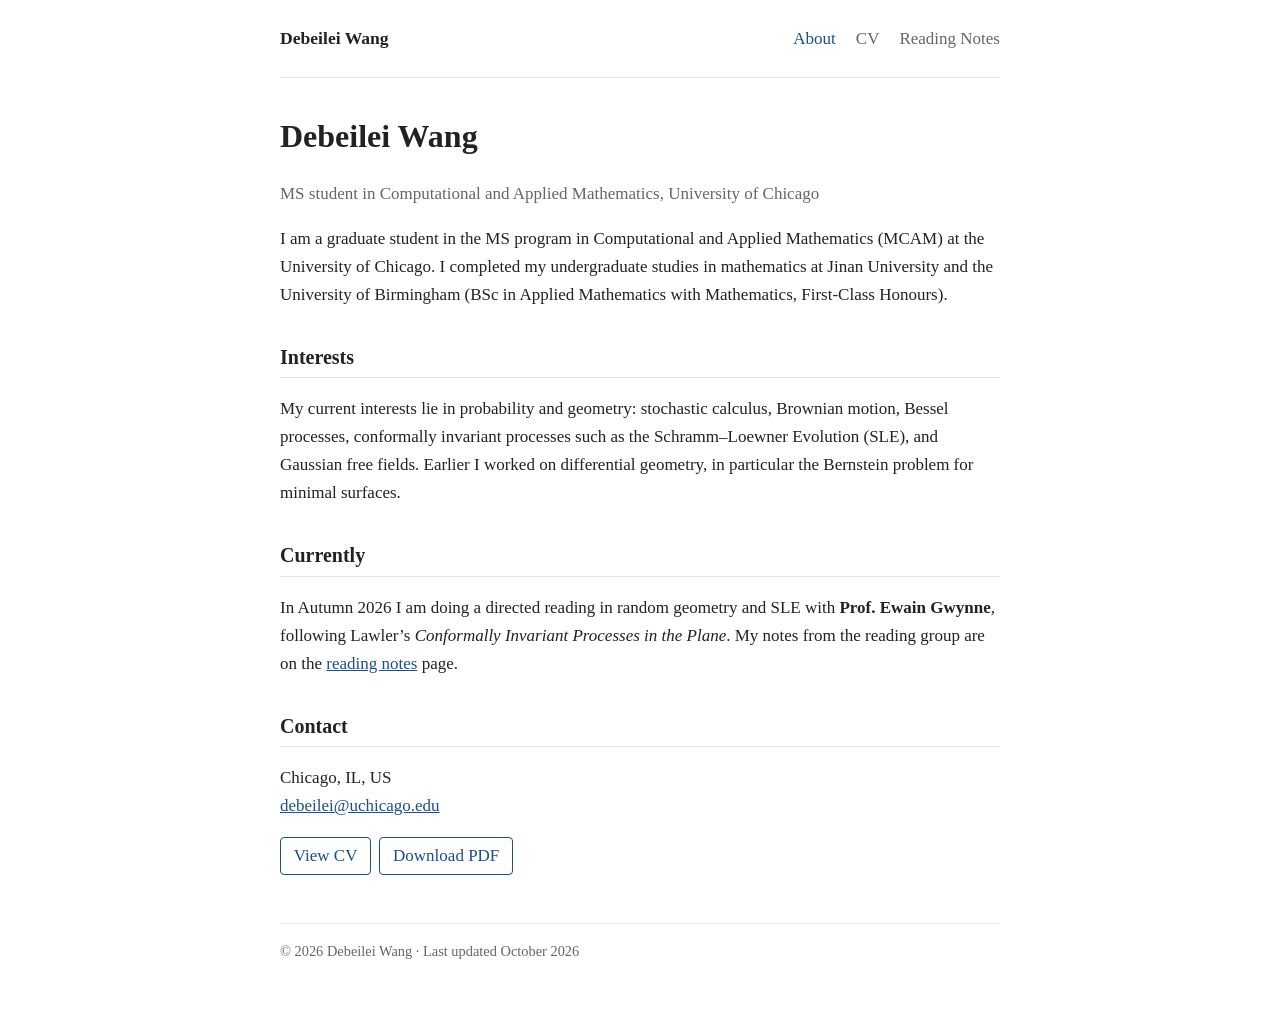
==== index.html @ 132c0d3c "Add personal website: about, CV, reading notes Co-Authored-By: Claude Sonnet 5.5 <noreply@anthropic." ====
<!DOCTYPE html>
<html lang="en"><head><meta charset="utf-8"><meta name="viewport" content="width=device-width,initial-scale=1">
<title>About · Debeilei Wang</title><link rel="stylesheet" href="style.css"></head>
<body><div class="wrap">
<header><a class="name" href="index.html">Debeilei Wang</a>
<nav><a href="index.html" class="active">About</a><a href="cv.html">CV</a><a href="notes.html">Reading Notes</a></nav></header>
<main>
<h1>Debeilei Wang</h1>
<p class="muted">MS student in Computational and Applied Mathematics, University of Chicago</p>
<p>I am a graduate student in the MS program in Computational and Applied Mathematics (MCAM) at the University of Chicago. I completed my undergraduate studies in mathematics at Jinan University and the University of Birmingham (BSc in Applied Mathematics with Mathematics, First-Class Honours).</p>
<h2>Interests</h2>
<p>My current interests lie in probability and geometry: stochastic calculus, Brownian motion, Bessel processes, conformally invariant processes such as the Schramm–Loewner Evolution (SLE), and Gaussian free fields. Earlier I worked on differential geometry, in particular the Bernstein problem for minimal surfaces.</p>
<h2>Currently</h2>
<p>In Autumn 2026 I am doing a directed reading in random geometry and SLE with <b>Prof. Ewain Gwynne</b>, following Lawler’s <i>Conformally Invariant Processes in the Plane</i>. My notes from the reading group are on the <a href="notes.html">reading notes</a> page.</p>
<h2>Contact</h2>
<p>Chicago, IL, US<br><a href="mailto:debeilei@uchicago.edu">debeilei@uchicago.edu</a></p>
<p><a class="btn" href="cv.html">View CV</a><a class="btn" href="files/Debeilei_Wang_CV.pdf">Download PDF</a></p>
</main>
<footer>© 2026 Debeilei Wang · Last updated October 2026</footer>
</div></body></html>
---- style.css ----
:root{--fg:#222;--muted:#666;--accent:#1a4f8b;--bg:#fff;--line:#e5e5e5}
@media(prefers-color-scheme:dark){:root{--fg:#e6e6e6;--muted:#999;--accent:#7fb2ee;--bg:#161616;--line:#333}}
*{box-sizing:border-box}
body{margin:0;background:var(--bg);color:var(--fg);font:17px/1.65 Georgia,"Times New Roman",serif}
.wrap{max-width:760px;margin:0 auto;padding:0 1.25rem 4rem}
header{display:flex;flex-wrap:wrap;justify-content:space-between;align-items:baseline;gap:.5rem;padding:1.5rem 0;border-bottom:1px solid var(--line);margin-bottom:2rem}
header .name{font-weight:bold;font-size:1.1rem;color:var(--fg);text-decoration:none}
nav a{margin-left:1.25rem;color:var(--muted);text-decoration:none}
nav a:hover,nav a.active{color:var(--accent)}
a{color:var(--accent)}
h1{font-size:2rem;margin:.2em 0}
h2{font-size:1.25rem;margin:2rem 0 .5rem;border-bottom:1px solid var(--line);padding-bottom:.2rem}
.muted{color:var(--muted)}
.item{margin:1rem 0}
.item .row{display:flex;justify-content:space-between;gap:1rem;flex-wrap:wrap}
.item .title{font-weight:bold}
.item .date{color:var(--muted);white-space:nowrap}
ul{margin:.3rem 0;padding-left:1.3rem}
footer{margin-top:3rem;color:var(--muted);font-size:.9rem;border-top:1px solid var(--line);padding-top:1rem}
.btn{display:inline-block;border:1px solid var(--accent);padding:.25rem .8rem;border-radius:4px;text-decoration:none;margin-right:.5rem}
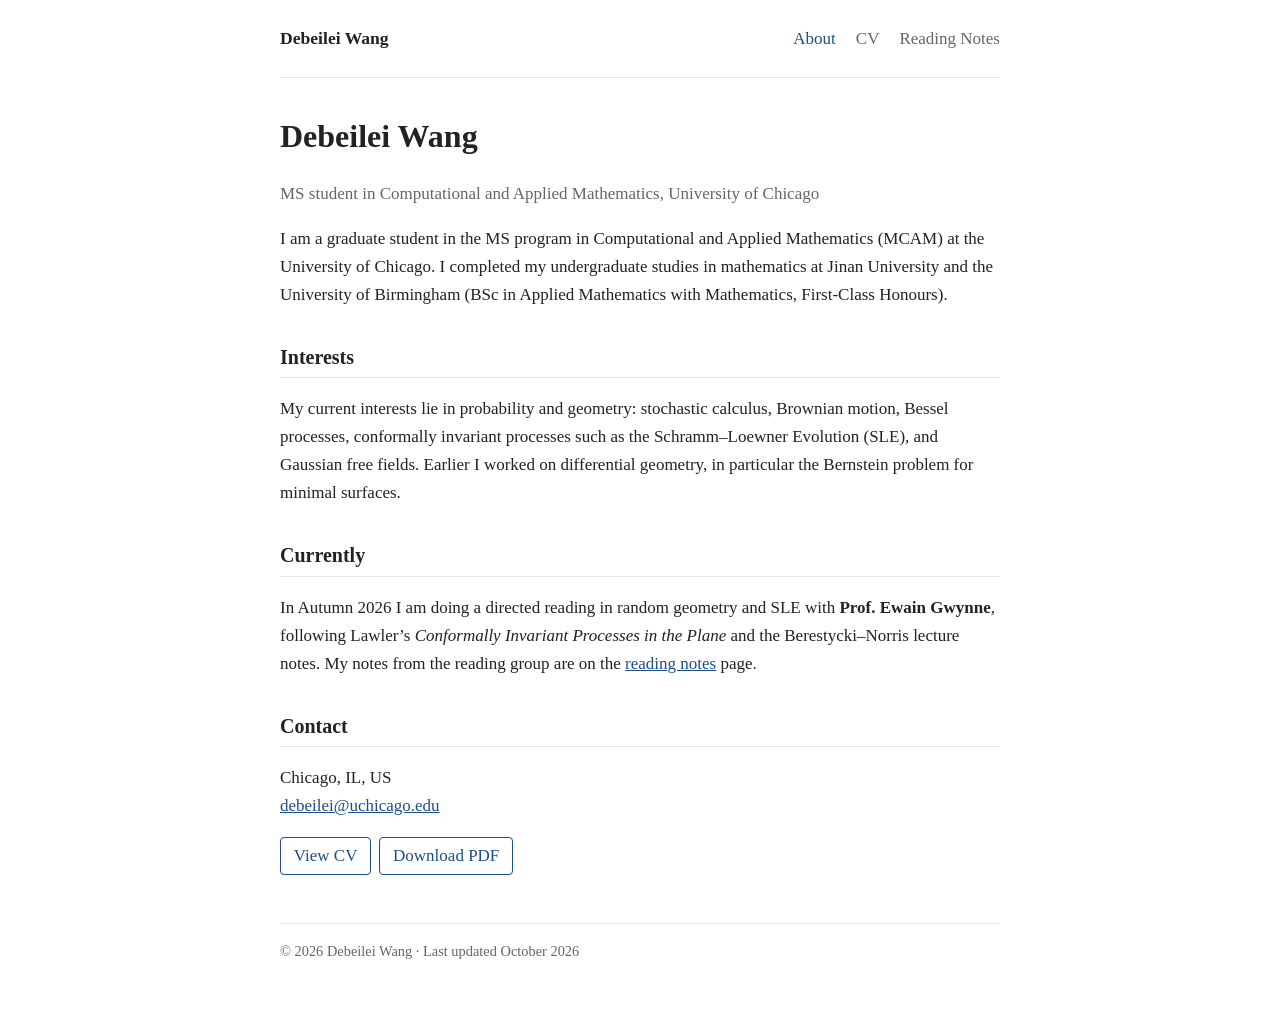
==== commit 23604a58: "Mention Berestycki-Norris notes on home page Co-Authored-By: Claude Sonnet 5.5 <noreply@anthropic.co" ====
--- a/index.html
+++ b/index.html
@@ -11,7 +11,7 @@
 <h2>Interests</h2>
 <p>My current interests lie in probability and geometry: stochastic calculus, Brownian motion, Bessel processes, conformally invariant processes such as the Schramm–Loewner Evolution (SLE), and Gaussian free fields. Earlier I worked on differential geometry, in particular the Bernstein problem for minimal surfaces.</p>
 <h2>Currently</h2>
-<p>In Autumn 2026 I am doing a directed reading in random geometry and SLE with <b>Prof. Ewain Gwynne</b>, following Lawler’s <i>Conformally Invariant Processes in the Plane</i>. My notes from the reading group are on the <a href="notes.html">reading notes</a> page.</p>
+<p>In Autumn 2026 I am doing a directed reading in random geometry and SLE with <b>Prof. Ewain Gwynne</b>, following Lawler’s <i>Conformally Invariant Processes in the Plane</i> and the Berestycki–Norris lecture notes. My notes from the reading group are on the <a href="notes.html">reading notes</a> page.</p>
 <h2>Contact</h2>
 <p>Chicago, IL, US<br><a href="mailto:debeilei@uchicago.edu">debeilei@uchicago.edu</a></p>
 <p><a class="btn" href="cv.html">View CV</a><a class="btn" href="files/Debeilei_Wang_CV.pdf">Download PDF</a></p>
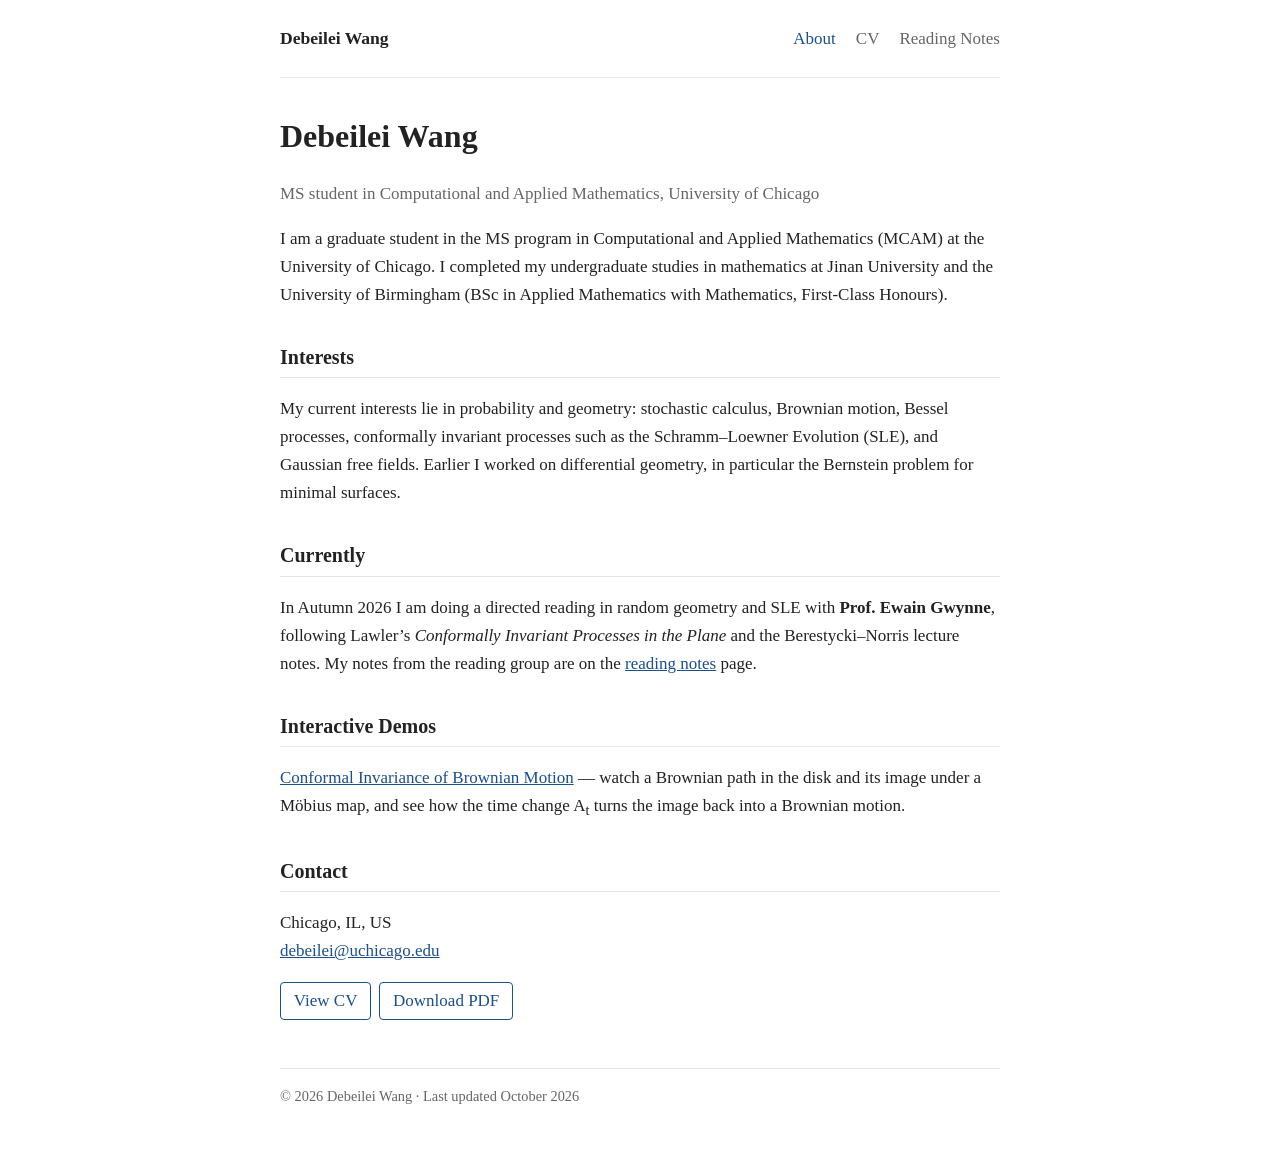
==== commit b5fc2d4f: "Add English interactive demo: conformal invariance of Brownian motion Co-Authored-By: Claude Sonnet " ====
--- a/index.html
+++ b/index.html
@@ -12,6 +12,8 @@
 <p>My current interests lie in probability and geometry: stochastic calculus, Brownian motion, Bessel processes, conformally invariant processes such as the Schramm–Loewner Evolution (SLE), and Gaussian free fields. Earlier I worked on differential geometry, in particular the Bernstein problem for minimal surfaces.</p>
 <h2>Currently</h2>
 <p>In Autumn 2026 I am doing a directed reading in random geometry and SLE with <b>Prof. Ewain Gwynne</b>, following Lawler’s <i>Conformally Invariant Processes in the Plane</i> and the Berestycki–Norris lecture notes. My notes from the reading group are on the <a href="notes.html">reading notes</a> page.</p>
+<h2>Interactive Demos</h2>
+<p><a href="demos/conformal-brownian.html">Conformal Invariance of Brownian Motion</a> — watch a Brownian path in the disk and its image under a Möbius map, and see how the time change A<sub>t</sub> turns the image back into a Brownian motion.</p>
 <h2>Contact</h2>
 <p>Chicago, IL, US<br><a href="mailto:debeilei@uchicago.edu">debeilei@uchicago.edu</a></p>
 <p><a class="btn" href="cv.html">View CV</a><a class="btn" href="files/Debeilei_Wang_CV.pdf">Download PDF</a></p>
--- a/style.css
+++ b/style.css
@@ -12,9 +12,9 @@
 h2{font-size:1.25rem;margin:2rem 0 .5rem;border-bottom:1px solid var(--line);padding-bottom:.2rem}
 .muted{color:var(--muted)}
 .item{margin:1rem 0}
-.item .row{display:flex;justify-content:space-between;gap:1rem;flex-wrap:wrap}
-.item .title{font-weight:bold}
-.item .date{color:var(--muted);white-space:nowrap}
+.item .row{display:flex;justify-content:space-between;align-items:baseline;gap:1rem}
+.item .title{font-weight:bold;flex:1;min-width:0}
+.item .date{color:var(--muted);white-space:nowrap;flex-shrink:0}
 ul{margin:.3rem 0;padding-left:1.3rem}
 footer{margin-top:3rem;color:var(--muted);font-size:.9rem;border-top:1px solid var(--line);padding-top:1rem}
 .btn{display:inline-block;border:1px solid var(--accent);padding:.25rem .8rem;border-radius:4px;text-decoration:none;margin-right:.5rem}
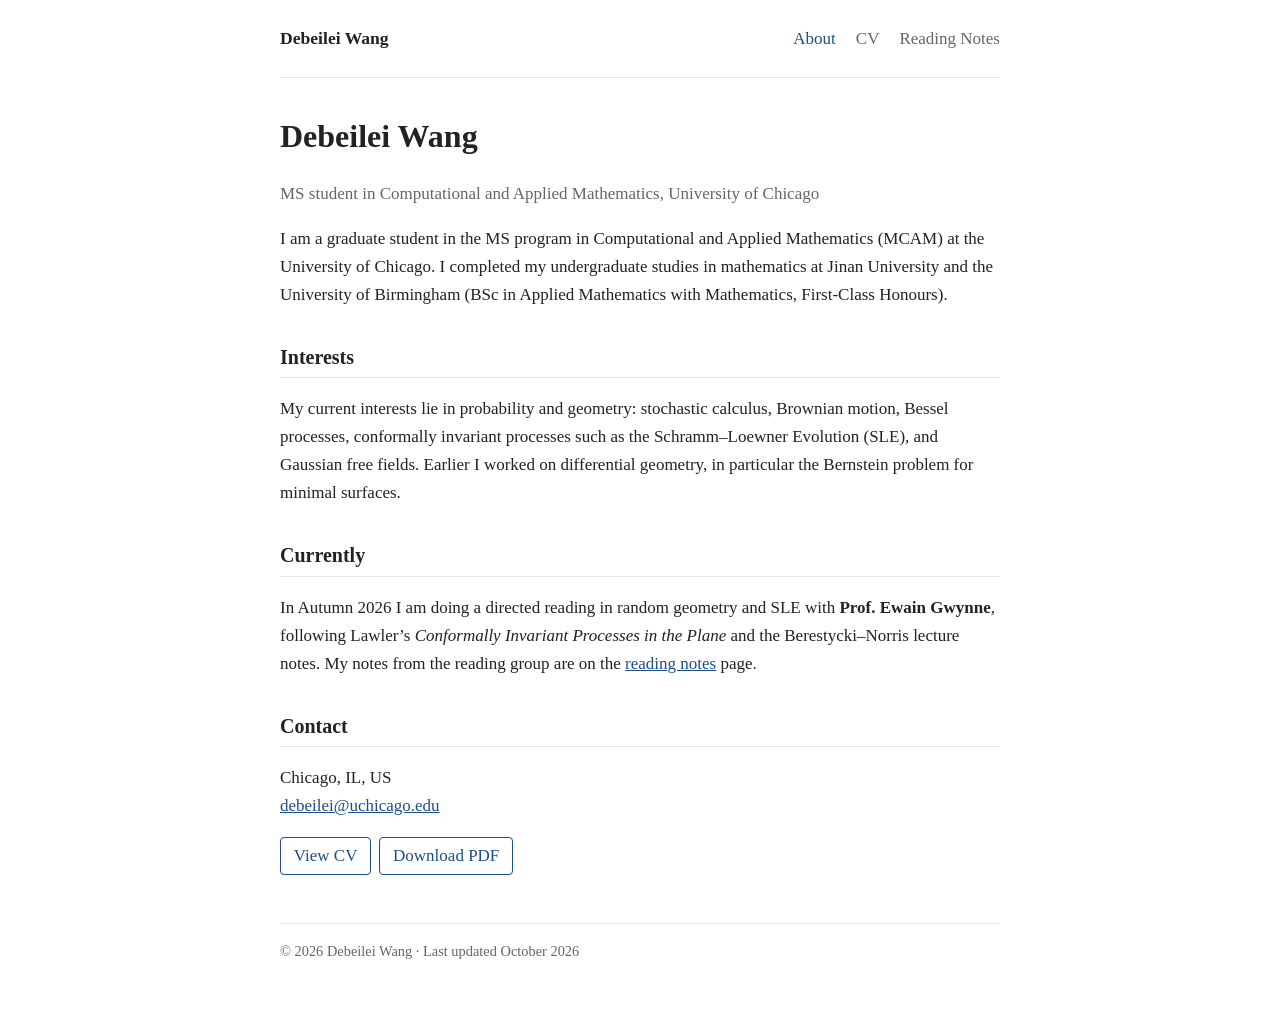
==== commit 5e853fe0: "Move conformal Brownian demo to Reading Notes page Co-Authored-By: Claude Sonnet 5.5 <noreply@anthro" ====
--- a/index.html
+++ b/index.html
@@ -12,8 +12,6 @@
 <p>My current interests lie in probability and geometry: stochastic calculus, Brownian motion, Bessel processes, conformally invariant processes such as the Schramm–Loewner Evolution (SLE), and Gaussian free fields. Earlier I worked on differential geometry, in particular the Bernstein problem for minimal surfaces.</p>
 <h2>Currently</h2>
 <p>In Autumn 2026 I am doing a directed reading in random geometry and SLE with <b>Prof. Ewain Gwynne</b>, following Lawler’s <i>Conformally Invariant Processes in the Plane</i> and the Berestycki–Norris lecture notes. My notes from the reading group are on the <a href="notes.html">reading notes</a> page.</p>
-<h2>Interactive Demos</h2>
-<p><a href="demos/conformal-brownian.html">Conformal Invariance of Brownian Motion</a> — watch a Brownian path in the disk and its image under a Möbius map, and see how the time change A<sub>t</sub> turns the image back into a Brownian motion.</p>
 <h2>Contact</h2>
 <p>Chicago, IL, US<br><a href="mailto:debeilei@uchicago.edu">debeilei@uchicago.edu</a></p>
 <p><a class="btn" href="cv.html">View CV</a><a class="btn" href="files/Debeilei_Wang_CV.pdf">Download PDF</a></p>
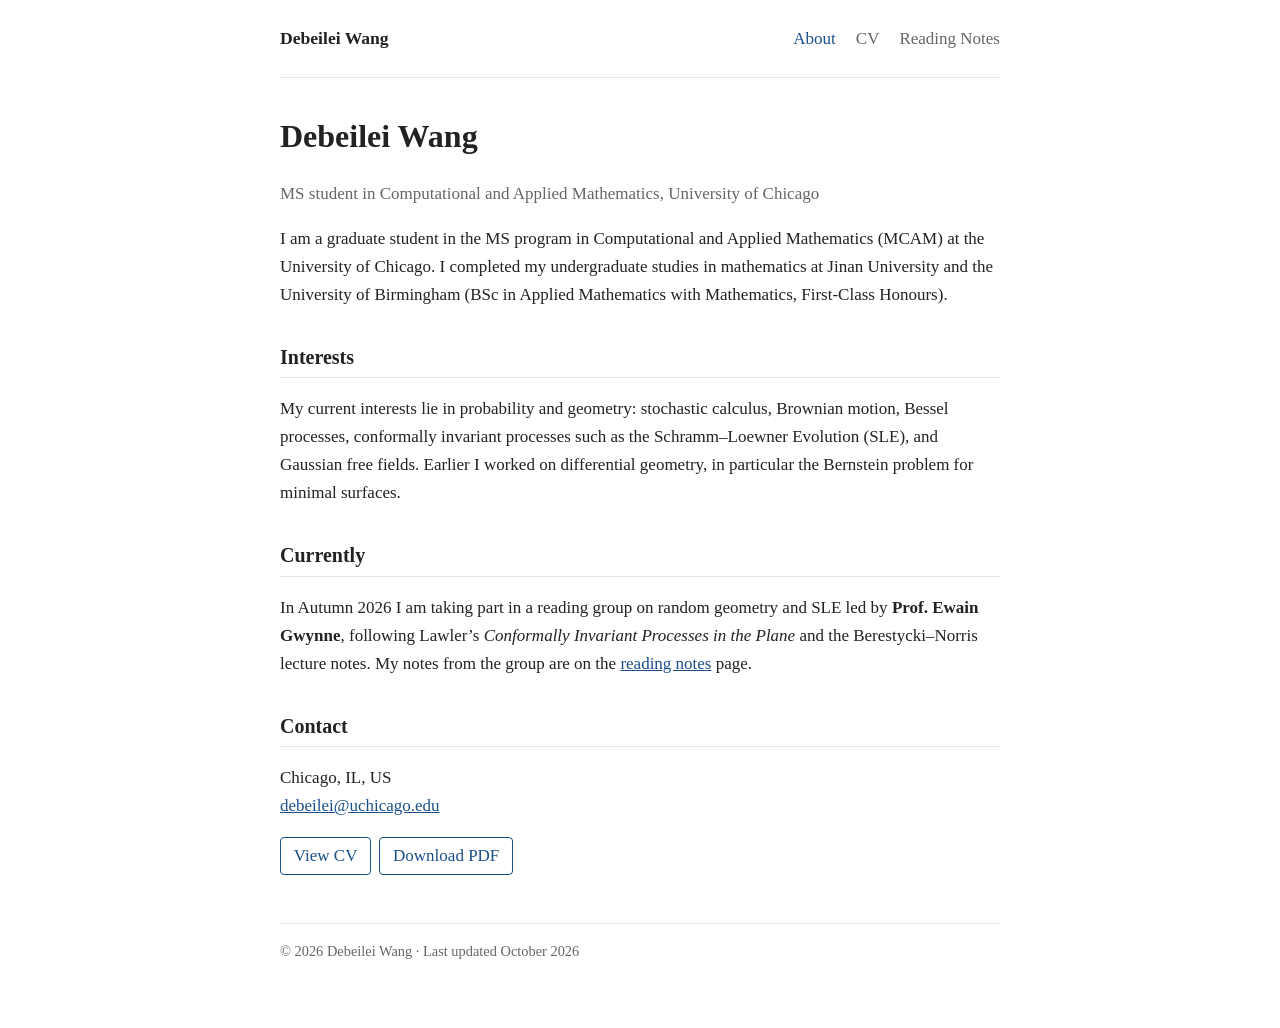
==== commit 899ffc4c: "Describe SLE reading as a reading group rather than a directed reading Co-Authored-By: Claude Sonnet" ====
--- a/index.html
+++ b/index.html
@@ -11,7 +11,7 @@
 <h2>Interests</h2>
 <p>My current interests lie in probability and geometry: stochastic calculus, Brownian motion, Bessel processes, conformally invariant processes such as the Schramm–Loewner Evolution (SLE), and Gaussian free fields. Earlier I worked on differential geometry, in particular the Bernstein problem for minimal surfaces.</p>
 <h2>Currently</h2>
-<p>In Autumn 2026 I am doing a directed reading in random geometry and SLE with <b>Prof. Ewain Gwynne</b>, following Lawler’s <i>Conformally Invariant Processes in the Plane</i> and the Berestycki–Norris lecture notes. My notes from the reading group are on the <a href="notes.html">reading notes</a> page.</p>
+<p>In Autumn 2026 I am taking part in a reading group on random geometry and SLE led by <b>Prof. Ewain Gwynne</b>, following Lawler’s <i>Conformally Invariant Processes in the Plane</i> and the Berestycki–Norris lecture notes. My notes from the group are on the <a href="notes.html">reading notes</a> page.</p>
 <h2>Contact</h2>
 <p>Chicago, IL, US<br><a href="mailto:debeilei@uchicago.edu">debeilei@uchicago.edu</a></p>
 <p><a class="btn" href="cv.html">View CV</a><a class="btn" href="files/Debeilei_Wang_CV.pdf">Download PDF</a></p>
